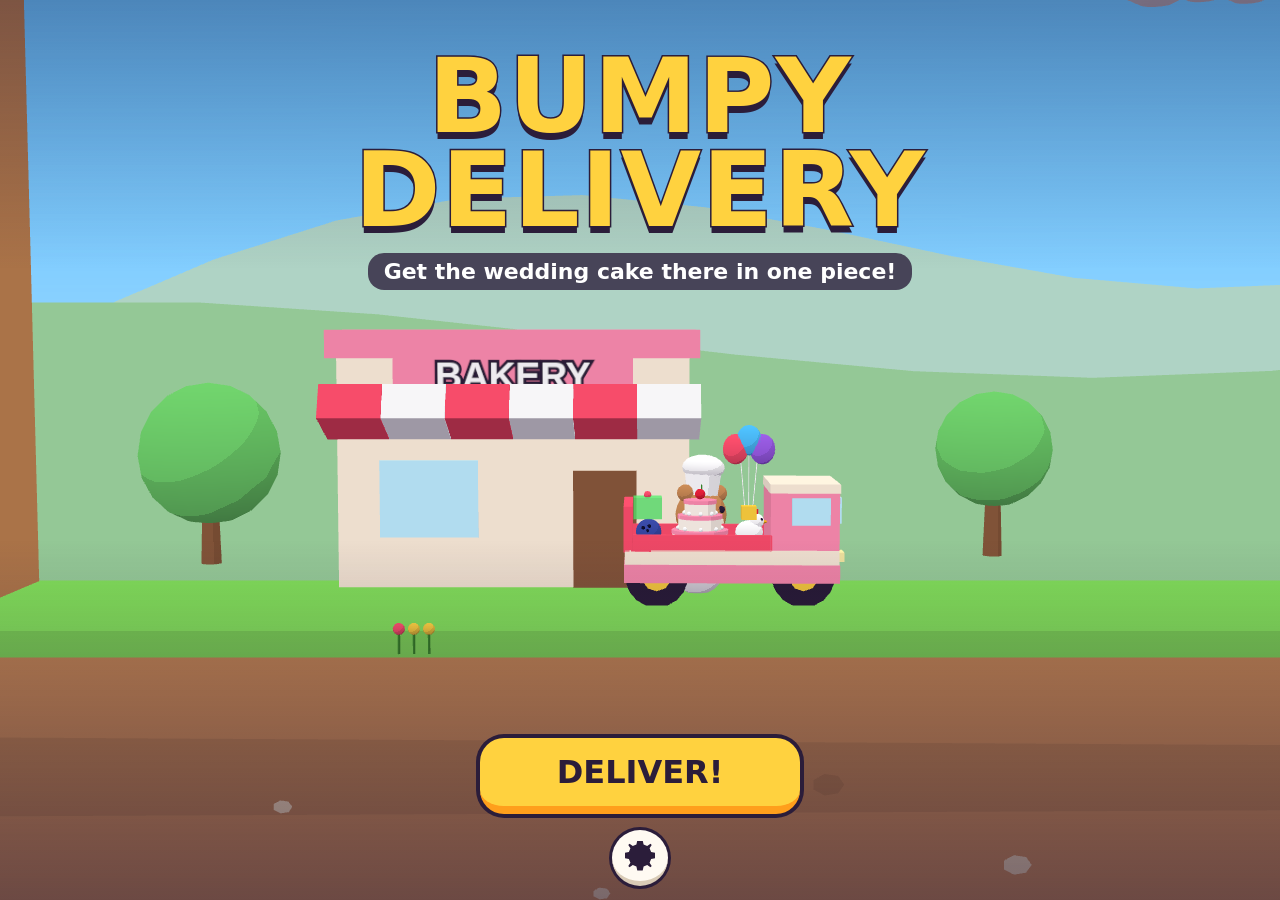
==== bumpy-delivery/index.html @ 417f9f17 "Bumpy Delivery 시험판" ====
<!doctype html>
<html lang="en">
<head>
<meta charset="utf-8">
<meta name="viewport" content="width=device-width,initial-scale=1,maximum-scale=1,user-scalable=no,viewport-fit=cover">
<title>Bumpy Delivery</title>
<link rel="icon" href="data:,">
<link rel="stylesheet" href="style.css">
</head>
<body>
<canvas id="view"></canvas>

<div id="loading"><div class="brand">BUMPY<br>DELIVERY</div><div class="bar"><i id="loadbar"></i></div></div>

<div id="hud" class="hide">
  <div class="stats"><b id="courseText"></b><div class="cargo" id="cargo"></div></div>
  <div class="clock" id="clock">5:00</div>
  <button class="round" id="pauseBtn" aria-label="Pause"><span class="ico-pause"></span></button>
  <div class="banner" id="banner"></div>
  <div class="pops" id="pops"></div>
  <button class="pedal back" id="backBtn" aria-label="Back"><span class="arr"></span></button>
  <button class="pedal gas" id="gasBtn" aria-label="Gas"><span class="arr"></span><em id="holdTip"></em></button>
</div>

<div id="story" class="hide">
  <div class="bubble"><b id="who"></b><p id="line"></p></div>
  <button class="sub ghost skip" id="skipBtn"></button>
</div>

<section id="title" class="screen hide">
  <div class="logo">BUMPY<br>DELIVERY</div>
  <p class="tagline" id="tagline"></p>
  <div class="bestBox" id="bestBox"></div>
  <button class="go pulse" id="playBtn"></button>
  <div class="row"><button class="round" id="setBtn" aria-label="Settings"><span class="ico-gear"></span></button></div>
</section>

<section id="result" class="screen hide">
  <h2 id="resTitle"></h2>
  <div class="cakeBig" id="resCake"></div>
  <div class="prizes" id="resItems"></div>
  <div class="resLine"><span id="resTimeL"></span><b id="resTime"></b></div>
  <div class="resLine"><span id="resBestL"></span><b id="resBest"></b></div>
  <div class="newBest hide" id="resNew"></div>
  <button class="sub ad" id="contBtn"></button>
  <button class="go" id="againBtn"></button>
  <button class="sub ghost" id="homeBtn"></button>
</section>

<section id="panel" class="screen hide">
  <h2 id="panelTitle"></h2>
  <div id="panelBody"></div>
  <button class="go" id="panelClose"></button>
</section>

<section id="pause" class="screen hide">
  <h2 id="pauseTitle"></h2>
  <button class="go" id="resumeBtn"></button>
  <button class="sub" id="quitBtn"></button>
</section>

<script>
(function () {
  var started = false
  function go() { if (started) return; started = true; var s = document.createElement('script'); s.type = 'module'; s.src = 'game.js'; document.body.appendChild(s) }
  if (/[?&]nobridge/.test(location.search)) { window.__noBridge = true; go(); return }
  function local() { var s = document.createElement('script'); s.src = 'playgama-bridge.js'; s.onload = go; s.onerror = go; document.head.appendChild(s) }
  var cdn = document.createElement('script'), done = false
  var timer = setTimeout(function () { if (!done) { done = true; local() } }, 2000)
  cdn.src = 'https://bridge.playgama.com/v2/stable/playgama-bridge.js'
  cdn.onload = function () { if (!done) { done = true; clearTimeout(timer); go() } }
  cdn.onerror = function () { if (!done) { done = true; clearTimeout(timer); local() } }
  document.head.appendChild(cdn)
})()
</script>
</body>
</html>
---- bumpy-delivery/style.css ----
:root { --ink: #2b1d3a; --sun: #ffd23f; --sun2: #ff9f1c; --cherry: #ff4f6d; --cherry2: #c22a48; --mint: #2ee6a6; --mint2: #18b37f; --paper: #fffaf2; --sky: #4fc3ff; --safe-t: env(safe-area-inset-top, 0px); --safe-b: env(safe-area-inset-bottom, 0px); }
* { box-sizing: border-box; -webkit-tap-highlight-color: transparent; user-select: none; -webkit-user-select: none; touch-action: none; }
html, body { margin: 0; width: 100%; height: 100%; overflow: hidden; background: #8fd8ff; color: var(--ink); font-family: "Arial Rounded MT Bold", "Baloo 2", "Nunito", "Apple SD Gothic Neo", "Malgun Gothic", "Hiragino Sans", "Microsoft YaHei", system-ui, sans-serif; font-weight: 800; }
canvas#view { position: fixed; inset: 0; width: 100%; height: 100%; display: block; }
.hide { display: none !important; }
button { font: inherit; color: inherit; border: 0; cursor: pointer; }

#loading { position: fixed; inset: 0; display: flex; flex-direction: column; align-items: center; justify-content: center; gap: 24px; background: radial-gradient(circle at 50% 35%, #ffe28a, #ff9f1c 55%, #c25a1c); z-index: 30; }
.brand, .logo { text-align: center; color: #fff; line-height: .9; letter-spacing: 1px; -webkit-text-stroke: 3px var(--ink); paint-order: stroke fill; text-shadow: 0 7px 0 var(--ink); }
.brand { font-size: 64px; }
.logo { font-size: clamp(50px, min(14vw, 12vh), 104px); color: var(--sun); }
.bar { width: min(70vw, 300px); height: 18px; border: 4px solid var(--ink); border-radius: 12px; background: #fff; overflow: hidden; }
.bar i { display: block; height: 100%; width: 3%; background: var(--cherry); transition: width .15s; }

#hud { position: fixed; inset: 0; pointer-events: none; z-index: 5; }
.stats { position: absolute; top: calc(66px + var(--safe-t)); left: 50%; transform: translateX(-50%); display: flex; flex-direction: column; align-items: center; gap: 4px; color: #fff; -webkit-text-stroke: 5px var(--ink); paint-order: stroke fill; }
.stats b { font-size: 18px; color: var(--sun); white-space: nowrap; }
.cargo { display: flex; gap: 5px; }
.cargo span { position: relative; width: 40px; height: 40px; border-radius: 12px; background: rgba(255,250,242,.92); box-shadow: 0 0 0 3px var(--ink); }
.cargo img { width: 100%; height: 100%; }
.cargo span.gone { background: rgba(255,250,242,.5); }
.cargo span.gone img { filter: grayscale(1); opacity: .7; }
.cargo span.gone::after { content: ""; position: absolute; left: 4px; right: 4px; top: 50%; height: 5px; margin-top: -2px; background: var(--cherry); border-radius: 3px; transform: rotate(-35deg); box-shadow: 0 0 0 2px var(--ink); }
.cargo span i { position: absolute; right: -6px; bottom: -6px; font-style: normal; font-size: 14px; padding: 1px 5px; border-radius: 8px; background: var(--ink); color: #fff; -webkit-text-stroke: 0; }
.cargo span.hit { animation: shakeX .4s; }
.clock { position: absolute; top: calc(10px + var(--safe-t)); left: 50%; transform: translateX(-50%); min-width: 96px; padding: 2px 14px; text-align: center; font-size: 34px; color: #fff; background: var(--ink); border-radius: 18px; box-shadow: 0 0 0 3px var(--sun), 0 5px 0 rgba(0,0,0,.25); font-variant-numeric: tabular-nums; }
.clock.low { background: var(--cherry); }
.round { width: 56px; height: 56px; border-radius: 50%; background: var(--paper); border-bottom: 5px solid #d9cbb6; box-shadow: 0 0 0 3px var(--ink); display: inline-flex; align-items: center; justify-content: center; pointer-events: auto; }
#pauseBtn { position: absolute; top: calc(10px + var(--safe-t)); right: 12px; }
.ico-pause { width: 20px; height: 22px; border-left: 7px solid var(--ink); border-right: 7px solid var(--ink); }
.ico-gear { width: 30px; height: 30px; background: var(--ink); clip-path: polygon(41% 0, 59% 0, 62% 13%, 74% 18%, 85% 11%, 89% 15%, 82% 26%, 87% 38%, 100% 41%, 100% 59%, 87% 62%, 82% 74%, 89% 85%, 85% 89%, 74% 82%, 62% 87%, 59% 100%, 41% 100%, 38% 87%, 26% 82%, 15% 89%, 11% 85%, 18% 74%, 13% 62%, 0 59%, 0 41%, 13% 38%, 18% 26%, 11% 15%, 15% 11%, 26% 18%, 38% 13%); }
.banner { position: absolute; top: 26%; left: 50%; transform: translateX(-50%); white-space: nowrap; font-size: clamp(36px, 10vw, 72px); color: #fff; -webkit-text-stroke: 8px var(--cherry); paint-order: stroke fill; opacity: 0; }
.banner.on { animation: banner 1.1s forwards; }
.banner.good { -webkit-text-stroke-color: var(--mint2); }
.pops { position: absolute; inset: 0; }
.pop { position: absolute; transform: translate(-50%, -50%); display: flex; align-items: center; gap: 4px; font-size: 24px; color: #fff; -webkit-text-stroke: 5px var(--cherry2); paint-order: stroke fill; white-space: nowrap; animation: rise 1.2s forwards; }
.pop img { width: 38px; height: 38px; border-radius: 10px; background: var(--paper); box-shadow: 0 0 0 3px var(--ink); }
.pedal { position: absolute; bottom: calc(22px + var(--safe-b)); width: 128px; height: 128px; border-radius: 34px; pointer-events: auto; touch-action: none; box-shadow: 0 0 0 4px var(--ink), 0 8px 0 rgba(0,0,0,.3); display: flex; align-items: center; justify-content: center; }
.pedal.back { left: 18px; background: linear-gradient(#ffffff, #dfe7f0); border-bottom: 9px solid #a9b6c6; }
.pedal.gas { right: 18px; width: 150px; height: 150px; background: linear-gradient(#ff7f93, var(--cherry)); border-bottom: 10px solid var(--cherry2); }
.pedal .arr { width: 0; height: 0; border-top: 26px solid transparent; border-bottom: 26px solid transparent; filter: drop-shadow(0 0 0 var(--ink)); }
.pedal.gas .arr { border-left: 40px solid #fff; margin-left: 10px; }
.pedal.back .arr { border-right: 34px solid var(--ink); margin-right: 8px; border-top-width: 22px; border-bottom-width: 22px; }
.pedal.on { transform: translateY(5px) scale(.97); border-bottom-width: 4px; }
.pedal em { position: absolute; top: -46px; left: 50%; transform: translateX(-50%); padding: 4px 12px; border-radius: 14px; background: var(--ink); color: #fff; font-style: normal; font-size: 20px; white-space: nowrap; animation: bob .8s infinite; }
.pedal em:empty { display: none; }

#story { position: fixed; inset: 0; z-index: 9; display: flex; flex-direction: column; justify-content: flex-end; align-items: center; padding: 0 14px calc(28px + var(--safe-b)); background: linear-gradient(rgba(0,0,0,0) 55%, rgba(43,29,58,.55)); }
.bubble { position: relative; width: min(92vw, 520px); padding: 22px 20px 18px; border-radius: 24px; background: var(--paper); box-shadow: 0 0 0 4px var(--ink), 0 8px 0 rgba(0,0,0,.3); animation: pop .25s; }
.bubble b { position: absolute; top: -20px; left: 18px; padding: 3px 14px; border-radius: 14px; background: var(--sun); box-shadow: 0 0 0 3px var(--ink); font-size: 19px; }
.bubble p { margin: 0; font-size: clamp(21px, 5.4vw, 27px); line-height: 1.3; }
.skip { position: absolute; top: calc(12px + var(--safe-t)); right: 12px; pointer-events: auto; color: #fff; -webkit-text-stroke: 4px var(--ink); paint-order: stroke fill; }

.screen { position: fixed; inset: 0; z-index: 10; display: flex; flex-direction: column; align-items: center; justify-content: center; gap: clamp(8px, 1.8vh, 16px); padding: calc(14px + var(--safe-t)) 16px calc(14px + var(--safe-b)); overflow-y: auto; touch-action: pan-y; }
.screen * { touch-action: manipulation; }
#title { justify-content: flex-start; background: linear-gradient(rgba(43,29,58,.35), rgba(43,29,58,0) 30%, rgba(43,29,58,0) 60%, rgba(43,29,58,.55)); }
#title .logo { margin-top: 4vh; }
#title .tagline { margin: 0; padding: 6px 16px; border-radius: 16px; background: rgba(43,29,58,.78); color: #fff; font-size: clamp(17px, 4.4vw, 22px); text-align: center; max-width: 90vw; }
#title .bestBox { margin-top: auto; min-height: 30px; color: #fff; font-size: 20px; -webkit-text-stroke: 5px var(--ink); paint-order: stroke fill; }
#result, #panel, #pause { background: rgba(43,29,58,.84); color: #fff; justify-content: flex-start; }
#result { justify-content: center; }
#hud.story .pedal, #hud.story #pauseBtn { display: none; }
#pause { justify-content: center; }
.screen h2 { margin: 0; font-size: clamp(30px, 6vh, 46px); color: var(--sun); -webkit-text-stroke: 6px var(--ink); paint-order: stroke fill; text-align: center; }
.go { min-width: min(78vw, 320px); min-height: 76px; padding: 8px 26px; font-size: 32px; color: var(--ink); background: var(--sun); border-radius: 24px; border-bottom: 8px solid var(--sun2); box-shadow: 0 0 0 4px var(--ink); transition: transform .08s; }
.go.pulse { animation: beat 1.1s infinite; }
.go:active, .sub:active, .round:active { transform: translateY(3px) scale(.98); }
.sub { min-height: 56px; padding: 8px 18px; font-size: 20px; color: var(--ink); background: var(--paper); border-radius: 18px; border-bottom: 5px solid #d9cbb6; box-shadow: 0 0 0 3px var(--ink); }
.sub.ad { background: var(--mint); border-bottom-color: var(--mint2); }
.sub.ad::before { content: "AD"; font-size: 13px; margin-right: 8px; padding: 2px 6px; border-radius: 6px; color: #fff; background: var(--ink); vertical-align: middle; }
.sub.ghost { background: transparent; color: #fff; box-shadow: none; border: 0; }
.row { display: flex; align-items: center; justify-content: center; gap: 12px; flex-wrap: wrap; }
.prizes { display: flex; flex-wrap: wrap; justify-content: center; gap: 8px; max-width: min(92vw, 440px); min-height: 70px; }
.prizes span { position: relative; width: 66px; height: 66px; border-radius: 14px; background: var(--paper); box-shadow: 0 0 0 3px var(--ink); animation: pop .35s backwards; }
.prizes span img { width: 100%; height: 100%; }
.prizes span.gone { opacity: .35; }
.cakeBig { width: min(44vw, 190px); aspect-ratio: 1; border-radius: 26px; background: var(--paper); box-shadow: 0 0 0 4px var(--ink), 0 0 40px rgba(255,210,63,.6); }
.cakeBig img { width: 100%; height: 100%; }
.resLine { display: flex; justify-content: space-between; gap: 22px; width: min(76vw, 300px); font-size: 22px; }
.newBest { font-size: 30px; color: var(--sun); -webkit-text-stroke: 5px var(--ink); paint-order: stroke fill; animation: beat .8s infinite; }
.opt { display: flex; align-items: center; justify-content: space-between; gap: 18px; width: min(86vw, 340px); min-height: 56px; font-size: 20px; }
.opt input[type=range] { width: 170px; height: 46px; accent-color: var(--cherry); touch-action: none; }

@media (max-height: 560px) {
  .logo { font-size: 44px; } #title .logo { margin-top: 0; } .go { min-height: 60px; font-size: 26px; } .brand { font-size: 50px; }
  .pedal { width: 108px; height: 108px; } .pedal.gas { width: 124px; height: 124px; }
  .cakeBig { width: 110px; }
  #result { display: grid; grid-template-columns: minmax(0, 1fr) minmax(0, 1fr); grid-auto-rows: min-content; align-content: center; justify-items: center; gap: 6px 16px; }
  #result > h2, #result > .cakeBig, #result > .prizes { grid-column: 1; }
  #result > .resLine, #result > .newBest, #result > button { grid-column: 2; }
  #result > h2 { grid-row: 1; } #result > .cakeBig { grid-row: 2 / span 3; } #result > .prizes { grid-row: 5 / span 3; }
  .prizes span { width: 48px; height: 48px; }
}
@keyframes beat { 50% { transform: scale(1.05); } }
@keyframes pop { from { transform: scale(1.5); opacity: 0; } }
@keyframes rise { 0% { opacity: 0; margin-top: 10px; } 15% { opacity: 1; } 80% { opacity: 1; } 100% { opacity: 0; margin-top: -60px; } }
@keyframes shakeX { 25% { transform: translateX(-5px); } 75% { transform: translateX(5px); } }
@keyframes banner { 0% { opacity: 0; transform: translateX(-50%) scale(.4); } 18% { opacity: 1; transform: translateX(-50%) scale(1.15); } 30% { transform: translateX(-50%) scale(1); } 75% { opacity: 1; } 100% { opacity: 0; transform: translateX(-50%) scale(1.05); } }
@keyframes bob { 50% { top: -54px; } }
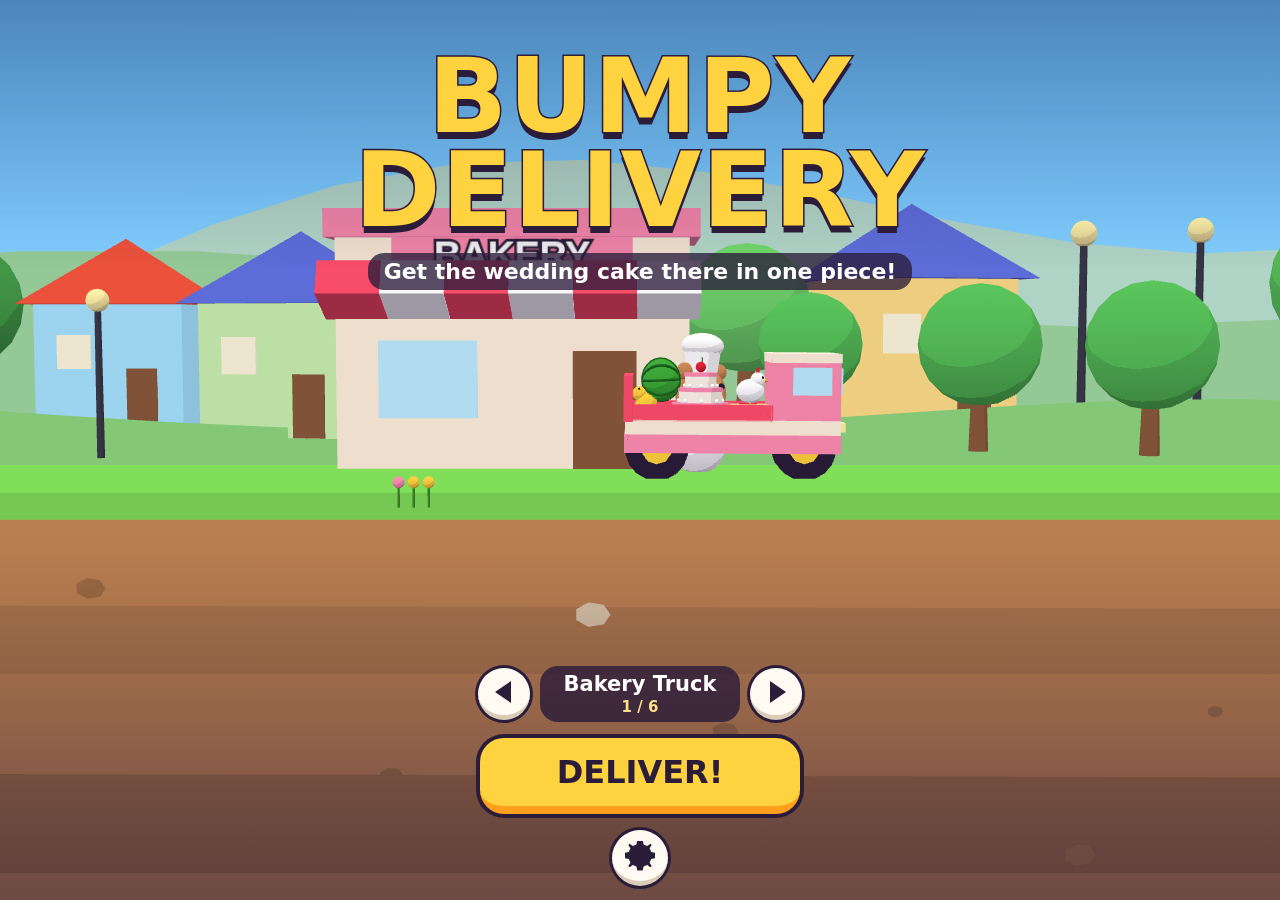
==== commit 668c24da: "Bumpy Delivery: 트럭 6대" ====
--- a/bumpy-delivery/index.html
+++ b/bumpy-delivery/index.html
@@ -1,77 +1,83 @@
-<!doctype html>
-<html lang="en">
-<head>
-<meta charset="utf-8">
-<meta name="viewport" content="width=device-width,initial-scale=1,maximum-scale=1,user-scalable=no,viewport-fit=cover">
-<title>Bumpy Delivery</title>
-<link rel="icon" href="data:,">
-<link rel="stylesheet" href="style.css">
-</head>
-<body>
-<canvas id="view"></canvas>
-
-<div id="loading"><div class="brand">BUMPY<br>DELIVERY</div><div class="bar"><i id="loadbar"></i></div></div>
-
-<div id="hud" class="hide">
-  <div class="stats"><b id="courseText"></b><div class="cargo" id="cargo"></div></div>
-  <div class="clock" id="clock">5:00</div>
-  <button class="round" id="pauseBtn" aria-label="Pause"><span class="ico-pause"></span></button>
-  <div class="banner" id="banner"></div>
-  <div class="pops" id="pops"></div>
-  <button class="pedal back" id="backBtn" aria-label="Back"><span class="arr"></span></button>
-  <button class="pedal gas" id="gasBtn" aria-label="Gas"><span class="arr"></span><em id="holdTip"></em></button>
-</div>
-
-<div id="story" class="hide">
-  <div class="bubble"><b id="who"></b><p id="line"></p></div>
-  <button class="sub ghost skip" id="skipBtn"></button>
-</div>
-
-<section id="title" class="screen hide">
-  <div class="logo">BUMPY<br>DELIVERY</div>
-  <p class="tagline" id="tagline"></p>
-  <div class="bestBox" id="bestBox"></div>
-  <button class="go pulse" id="playBtn"></button>
-  <div class="row"><button class="round" id="setBtn" aria-label="Settings"><span class="ico-gear"></span></button></div>
-</section>
-
-<section id="result" class="screen hide">
-  <h2 id="resTitle"></h2>
-  <div class="cakeBig" id="resCake"></div>
-  <div class="prizes" id="resItems"></div>
-  <div class="resLine"><span id="resTimeL"></span><b id="resTime"></b></div>
-  <div class="resLine"><span id="resBestL"></span><b id="resBest"></b></div>
-  <div class="newBest hide" id="resNew"></div>
-  <button class="sub ad" id="contBtn"></button>
-  <button class="go" id="againBtn"></button>
-  <button class="sub ghost" id="homeBtn"></button>
-</section>
-
-<section id="panel" class="screen hide">
-  <h2 id="panelTitle"></h2>
-  <div id="panelBody"></div>
-  <button class="go" id="panelClose"></button>
-</section>
-
-<section id="pause" class="screen hide">
-  <h2 id="pauseTitle"></h2>
-  <button class="go" id="resumeBtn"></button>
-  <button class="sub" id="quitBtn"></button>
-</section>
-
-<script>
-(function () {
-  var started = false
-  function go() { if (started) return; started = true; var s = document.createElement('script'); s.type = 'module'; s.src = 'game.js'; document.body.appendChild(s) }
-  if (/[?&]nobridge/.test(location.search)) { window.__noBridge = true; go(); return }
-  function local() { var s = document.createElement('script'); s.src = 'playgama-bridge.js'; s.onload = go; s.onerror = go; document.head.appendChild(s) }
-  var cdn = document.createElement('script'), done = false
-  var timer = setTimeout(function () { if (!done) { done = true; local() } }, 2000)
-  cdn.src = 'https://bridge.playgama.com/v2/stable/playgama-bridge.js'
-  cdn.onload = function () { if (!done) { done = true; clearTimeout(timer); go() } }
-  cdn.onerror = function () { if (!done) { done = true; clearTimeout(timer); local() } }
-  document.head.appendChild(cdn)
-})()
-</script>
-</body>
-</html>
+<!doctype html>
+<html lang="en">
+<head>
+<meta charset="utf-8">
+<meta name="viewport" content="width=device-width,initial-scale=1,maximum-scale=1,user-scalable=no,viewport-fit=cover">
+<title>Bumpy Delivery</title>
+<link rel="icon" href="data:,">
+<link rel="stylesheet" href="style.css">
+</head>
+<body>
+<canvas id="view"></canvas>
+
+<div id="loading"><div class="brand">BUMPY<br>DELIVERY</div><div class="bar"><i id="loadbar"></i></div></div>
+
+<div id="hud" class="hide">
+  <div class="stats"><b id="courseText"></b><div class="cargo" id="cargo"></div></div>
+  <div class="clock" id="clock">5:00</div>
+  <button class="round" id="pauseBtn" aria-label="Pause"><span class="ico-pause"></span></button>
+  <div class="banner" id="banner"></div>
+  <div class="pops" id="pops"></div>
+  <button class="pedal back" id="backBtn" aria-label="Back"><span class="arr"></span></button>
+  <button class="pedal gas" id="gasBtn" aria-label="Gas"><span class="arr"></span><em id="holdTip"></em></button>
+</div>
+
+<div id="story" class="hide">
+  <div class="bubble"><b id="who"></b><p id="line"></p></div>
+  <button class="sub ghost skip" id="skipBtn"></button>
+</div>
+
+<section id="title" class="screen hide">
+  <div class="logo">BUMPY<br>DELIVERY</div>
+  <p class="tagline" id="tagline"></p>
+  <div class="bestBox" id="bestBox"></div>
+  <div class="garage">
+    <button class="round" id="truckPrev" aria-label="Previous truck"><span class="tri l"></span></button>
+    <div class="truckName" id="truckName"></div>
+    <button class="round" id="truckNext" aria-label="Next truck"><span class="tri r"></span></button>
+  </div>
+  <button class="go pulse" id="playBtn"></button>
+  <div class="row"><button class="round" id="setBtn" aria-label="Settings"><span class="ico-gear"></span></button></div>
+</section>
+
+<section id="result" class="screen hide">
+  <h2 id="resTitle"></h2>
+  <div class="resUnlock hide" id="resUnlock"></div>
+  <div class="cakeBig" id="resCake"></div>
+  <div class="prizes" id="resItems"></div>
+  <div class="resLine"><span id="resTimeL"></span><b id="resTime"></b></div>
+  <div class="resLine"><span id="resBestL"></span><b id="resBest"></b></div>
+  <div class="newBest hide" id="resNew"></div>
+  <button class="sub ad" id="contBtn"></button>
+  <button class="go" id="againBtn"></button>
+  <button class="sub ghost" id="homeBtn"></button>
+</section>
+
+<section id="panel" class="screen hide">
+  <h2 id="panelTitle"></h2>
+  <div id="panelBody"></div>
+  <button class="go" id="panelClose"></button>
+</section>
+
+<section id="pause" class="screen hide">
+  <h2 id="pauseTitle"></h2>
+  <button class="go" id="resumeBtn"></button>
+  <button class="sub" id="quitBtn"></button>
+</section>
+
+<script>
+(function () {
+  var started = false
+  function go() { if (started) return; started = true; var s = document.createElement('script'); s.type = 'module'; s.src = 'game.js'; document.body.appendChild(s) }
+  if (/[?&]nobridge/.test(location.search)) { window.__noBridge = true; go(); return }
+  function local() { var s = document.createElement('script'); s.src = 'playgama-bridge.js'; s.onload = go; s.onerror = go; document.head.appendChild(s) }
+  var cdn = document.createElement('script'), done = false
+  var timer = setTimeout(function () { if (!done) { done = true; local() } }, 2000)
+  cdn.src = 'https://bridge.playgama.com/v2/stable/playgama-bridge.js'
+  cdn.onload = function () { if (!done) { done = true; clearTimeout(timer); go() } }
+  cdn.onerror = function () { if (!done) { done = true; clearTimeout(timer); local() } }
+  document.head.appendChild(cdn)
+})()
+</script>
+</body>
+</html>
--- a/bumpy-delivery/style.css
+++ b/bumpy-delivery/style.css
@@ -1,99 +1,112 @@
-:root { --ink: #2b1d3a; --sun: #ffd23f; --sun2: #ff9f1c; --cherry: #ff4f6d; --cherry2: #c22a48; --mint: #2ee6a6; --mint2: #18b37f; --paper: #fffaf2; --sky: #4fc3ff; --safe-t: env(safe-area-inset-top, 0px); --safe-b: env(safe-area-inset-bottom, 0px); }
-* { box-sizing: border-box; -webkit-tap-highlight-color: transparent; user-select: none; -webkit-user-select: none; touch-action: none; }
-html, body { margin: 0; width: 100%; height: 100%; overflow: hidden; background: #8fd8ff; color: var(--ink); font-family: "Arial Rounded MT Bold", "Baloo 2", "Nunito", "Apple SD Gothic Neo", "Malgun Gothic", "Hiragino Sans", "Microsoft YaHei", system-ui, sans-serif; font-weight: 800; }
-canvas#view { position: fixed; inset: 0; width: 100%; height: 100%; display: block; }
-.hide { display: none !important; }
-button { font: inherit; color: inherit; border: 0; cursor: pointer; }
-
-#loading { position: fixed; inset: 0; display: flex; flex-direction: column; align-items: center; justify-content: center; gap: 24px; background: radial-gradient(circle at 50% 35%, #ffe28a, #ff9f1c 55%, #c25a1c); z-index: 30; }
-.brand, .logo { text-align: center; color: #fff; line-height: .9; letter-spacing: 1px; -webkit-text-stroke: 3px var(--ink); paint-order: stroke fill; text-shadow: 0 7px 0 var(--ink); }
-.brand { font-size: 64px; }
-.logo { font-size: clamp(50px, min(14vw, 12vh), 104px); color: var(--sun); }
-.bar { width: min(70vw, 300px); height: 18px; border: 4px solid var(--ink); border-radius: 12px; background: #fff; overflow: hidden; }
-.bar i { display: block; height: 100%; width: 3%; background: var(--cherry); transition: width .15s; }
-
-#hud { position: fixed; inset: 0; pointer-events: none; z-index: 5; }
-.stats { position: absolute; top: calc(66px + var(--safe-t)); left: 50%; transform: translateX(-50%); display: flex; flex-direction: column; align-items: center; gap: 4px; color: #fff; -webkit-text-stroke: 5px var(--ink); paint-order: stroke fill; }
-.stats b { font-size: 18px; color: var(--sun); white-space: nowrap; }
-.cargo { display: flex; gap: 5px; }
-.cargo span { position: relative; width: 40px; height: 40px; border-radius: 12px; background: rgba(255,250,242,.92); box-shadow: 0 0 0 3px var(--ink); }
-.cargo img { width: 100%; height: 100%; }
-.cargo span.gone { background: rgba(255,250,242,.5); }
-.cargo span.gone img { filter: grayscale(1); opacity: .7; }
-.cargo span.gone::after { content: ""; position: absolute; left: 4px; right: 4px; top: 50%; height: 5px; margin-top: -2px; background: var(--cherry); border-radius: 3px; transform: rotate(-35deg); box-shadow: 0 0 0 2px var(--ink); }
-.cargo span i { position: absolute; right: -6px; bottom: -6px; font-style: normal; font-size: 14px; padding: 1px 5px; border-radius: 8px; background: var(--ink); color: #fff; -webkit-text-stroke: 0; }
-.cargo span.hit { animation: shakeX .4s; }
-.clock { position: absolute; top: calc(10px + var(--safe-t)); left: 50%; transform: translateX(-50%); min-width: 96px; padding: 2px 14px; text-align: center; font-size: 34px; color: #fff; background: var(--ink); border-radius: 18px; box-shadow: 0 0 0 3px var(--sun), 0 5px 0 rgba(0,0,0,.25); font-variant-numeric: tabular-nums; }
-.clock.low { background: var(--cherry); }
-.round { width: 56px; height: 56px; border-radius: 50%; background: var(--paper); border-bottom: 5px solid #d9cbb6; box-shadow: 0 0 0 3px var(--ink); display: inline-flex; align-items: center; justify-content: center; pointer-events: auto; }
-#pauseBtn { position: absolute; top: calc(10px + var(--safe-t)); right: 12px; }
-.ico-pause { width: 20px; height: 22px; border-left: 7px solid var(--ink); border-right: 7px solid var(--ink); }
-.ico-gear { width: 30px; height: 30px; background: var(--ink); clip-path: polygon(41% 0, 59% 0, 62% 13%, 74% 18%, 85% 11%, 89% 15%, 82% 26%, 87% 38%, 100% 41%, 100% 59%, 87% 62%, 82% 74%, 89% 85%, 85% 89%, 74% 82%, 62% 87%, 59% 100%, 41% 100%, 38% 87%, 26% 82%, 15% 89%, 11% 85%, 18% 74%, 13% 62%, 0 59%, 0 41%, 13% 38%, 18% 26%, 11% 15%, 15% 11%, 26% 18%, 38% 13%); }
-.banner { position: absolute; top: 26%; left: 50%; transform: translateX(-50%); white-space: nowrap; font-size: clamp(36px, 10vw, 72px); color: #fff; -webkit-text-stroke: 8px var(--cherry); paint-order: stroke fill; opacity: 0; }
-.banner.on { animation: banner 1.1s forwards; }
-.banner.good { -webkit-text-stroke-color: var(--mint2); }
-.pops { position: absolute; inset: 0; }
-.pop { position: absolute; transform: translate(-50%, -50%); display: flex; align-items: center; gap: 4px; font-size: 24px; color: #fff; -webkit-text-stroke: 5px var(--cherry2); paint-order: stroke fill; white-space: nowrap; animation: rise 1.2s forwards; }
-.pop img { width: 38px; height: 38px; border-radius: 10px; background: var(--paper); box-shadow: 0 0 0 3px var(--ink); }
-.pedal { position: absolute; bottom: calc(22px + var(--safe-b)); width: 128px; height: 128px; border-radius: 34px; pointer-events: auto; touch-action: none; box-shadow: 0 0 0 4px var(--ink), 0 8px 0 rgba(0,0,0,.3); display: flex; align-items: center; justify-content: center; }
-.pedal.back { left: 18px; background: linear-gradient(#ffffff, #dfe7f0); border-bottom: 9px solid #a9b6c6; }
-.pedal.gas { right: 18px; width: 150px; height: 150px; background: linear-gradient(#ff7f93, var(--cherry)); border-bottom: 10px solid var(--cherry2); }
-.pedal .arr { width: 0; height: 0; border-top: 26px solid transparent; border-bottom: 26px solid transparent; filter: drop-shadow(0 0 0 var(--ink)); }
-.pedal.gas .arr { border-left: 40px solid #fff; margin-left: 10px; }
-.pedal.back .arr { border-right: 34px solid var(--ink); margin-right: 8px; border-top-width: 22px; border-bottom-width: 22px; }
-.pedal.on { transform: translateY(5px) scale(.97); border-bottom-width: 4px; }
-.pedal em { position: absolute; top: -46px; left: 50%; transform: translateX(-50%); padding: 4px 12px; border-radius: 14px; background: var(--ink); color: #fff; font-style: normal; font-size: 20px; white-space: nowrap; animation: bob .8s infinite; }
-.pedal em:empty { display: none; }
-
-#story { position: fixed; inset: 0; z-index: 9; display: flex; flex-direction: column; justify-content: flex-end; align-items: center; padding: 0 14px calc(28px + var(--safe-b)); background: linear-gradient(rgba(0,0,0,0) 55%, rgba(43,29,58,.55)); }
-.bubble { position: relative; width: min(92vw, 520px); padding: 22px 20px 18px; border-radius: 24px; background: var(--paper); box-shadow: 0 0 0 4px var(--ink), 0 8px 0 rgba(0,0,0,.3); animation: pop .25s; }
-.bubble b { position: absolute; top: -20px; left: 18px; padding: 3px 14px; border-radius: 14px; background: var(--sun); box-shadow: 0 0 0 3px var(--ink); font-size: 19px; }
-.bubble p { margin: 0; font-size: clamp(21px, 5.4vw, 27px); line-height: 1.3; }
-.skip { position: absolute; top: calc(12px + var(--safe-t)); right: 12px; pointer-events: auto; color: #fff; -webkit-text-stroke: 4px var(--ink); paint-order: stroke fill; }
-
-.screen { position: fixed; inset: 0; z-index: 10; display: flex; flex-direction: column; align-items: center; justify-content: center; gap: clamp(8px, 1.8vh, 16px); padding: calc(14px + var(--safe-t)) 16px calc(14px + var(--safe-b)); overflow-y: auto; touch-action: pan-y; }
-.screen * { touch-action: manipulation; }
-#title { justify-content: flex-start; background: linear-gradient(rgba(43,29,58,.35), rgba(43,29,58,0) 30%, rgba(43,29,58,0) 60%, rgba(43,29,58,.55)); }
-#title .logo { margin-top: 4vh; }
-#title .tagline { margin: 0; padding: 6px 16px; border-radius: 16px; background: rgba(43,29,58,.78); color: #fff; font-size: clamp(17px, 4.4vw, 22px); text-align: center; max-width: 90vw; }
-#title .bestBox { margin-top: auto; min-height: 30px; color: #fff; font-size: 20px; -webkit-text-stroke: 5px var(--ink); paint-order: stroke fill; }
-#result, #panel, #pause { background: rgba(43,29,58,.84); color: #fff; justify-content: flex-start; }
-#result { justify-content: center; }
-#hud.story .pedal, #hud.story #pauseBtn { display: none; }
-#pause { justify-content: center; }
-.screen h2 { margin: 0; font-size: clamp(30px, 6vh, 46px); color: var(--sun); -webkit-text-stroke: 6px var(--ink); paint-order: stroke fill; text-align: center; }
-.go { min-width: min(78vw, 320px); min-height: 76px; padding: 8px 26px; font-size: 32px; color: var(--ink); background: var(--sun); border-radius: 24px; border-bottom: 8px solid var(--sun2); box-shadow: 0 0 0 4px var(--ink); transition: transform .08s; }
-.go.pulse { animation: beat 1.1s infinite; }
-.go:active, .sub:active, .round:active { transform: translateY(3px) scale(.98); }
-.sub { min-height: 56px; padding: 8px 18px; font-size: 20px; color: var(--ink); background: var(--paper); border-radius: 18px; border-bottom: 5px solid #d9cbb6; box-shadow: 0 0 0 3px var(--ink); }
-.sub.ad { background: var(--mint); border-bottom-color: var(--mint2); }
-.sub.ad::before { content: "AD"; font-size: 13px; margin-right: 8px; padding: 2px 6px; border-radius: 6px; color: #fff; background: var(--ink); vertical-align: middle; }
-.sub.ghost { background: transparent; color: #fff; box-shadow: none; border: 0; }
-.row { display: flex; align-items: center; justify-content: center; gap: 12px; flex-wrap: wrap; }
-.prizes { display: flex; flex-wrap: wrap; justify-content: center; gap: 8px; max-width: min(92vw, 440px); min-height: 70px; }
-.prizes span { position: relative; width: 66px; height: 66px; border-radius: 14px; background: var(--paper); box-shadow: 0 0 0 3px var(--ink); animation: pop .35s backwards; }
-.prizes span img { width: 100%; height: 100%; }
-.prizes span.gone { opacity: .35; }
-.cakeBig { width: min(44vw, 190px); aspect-ratio: 1; border-radius: 26px; background: var(--paper); box-shadow: 0 0 0 4px var(--ink), 0 0 40px rgba(255,210,63,.6); }
-.cakeBig img { width: 100%; height: 100%; }
-.resLine { display: flex; justify-content: space-between; gap: 22px; width: min(76vw, 300px); font-size: 22px; }
-.newBest { font-size: 30px; color: var(--sun); -webkit-text-stroke: 5px var(--ink); paint-order: stroke fill; animation: beat .8s infinite; }
-.opt { display: flex; align-items: center; justify-content: space-between; gap: 18px; width: min(86vw, 340px); min-height: 56px; font-size: 20px; }
-.opt input[type=range] { width: 170px; height: 46px; accent-color: var(--cherry); touch-action: none; }
-
-@media (max-height: 560px) {
-  .logo { font-size: 44px; } #title .logo { margin-top: 0; } .go { min-height: 60px; font-size: 26px; } .brand { font-size: 50px; }
-  .pedal { width: 108px; height: 108px; } .pedal.gas { width: 124px; height: 124px; }
-  .cakeBig { width: 110px; }
-  #result { display: grid; grid-template-columns: minmax(0, 1fr) minmax(0, 1fr); grid-auto-rows: min-content; align-content: center; justify-items: center; gap: 6px 16px; }
-  #result > h2, #result > .cakeBig, #result > .prizes { grid-column: 1; }
-  #result > .resLine, #result > .newBest, #result > button { grid-column: 2; }
-  #result > h2 { grid-row: 1; } #result > .cakeBig { grid-row: 2 / span 3; } #result > .prizes { grid-row: 5 / span 3; }
-  .prizes span { width: 48px; height: 48px; }
-}
-@keyframes beat { 50% { transform: scale(1.05); } }
-@keyframes pop { from { transform: scale(1.5); opacity: 0; } }
-@keyframes rise { 0% { opacity: 0; margin-top: 10px; } 15% { opacity: 1; } 80% { opacity: 1; } 100% { opacity: 0; margin-top: -60px; } }
-@keyframes shakeX { 25% { transform: translateX(-5px); } 75% { transform: translateX(5px); } }
-@keyframes banner { 0% { opacity: 0; transform: translateX(-50%) scale(.4); } 18% { opacity: 1; transform: translateX(-50%) scale(1.15); } 30% { transform: translateX(-50%) scale(1); } 75% { opacity: 1; } 100% { opacity: 0; transform: translateX(-50%) scale(1.05); } }
-@keyframes bob { 50% { top: -54px; } }
+:root { --ink: #2b1d3a; --sun: #ffd23f; --sun2: #ff9f1c; --cherry: #ff4f6d; --cherry2: #c22a48; --mint: #2ee6a6; --mint2: #18b37f; --paper: #fffaf2; --sky: #4fc3ff; --safe-t: env(safe-area-inset-top, 0px); --safe-b: env(safe-area-inset-bottom, 0px); }
+* { box-sizing: border-box; -webkit-tap-highlight-color: transparent; user-select: none; -webkit-user-select: none; touch-action: none; }
+html, body { margin: 0; width: 100%; height: 100%; overflow: hidden; background: #8fd8ff; color: var(--ink); font-family: "Arial Rounded MT Bold", "Baloo 2", "Nunito", "Apple SD Gothic Neo", "Malgun Gothic", "Hiragino Sans", "Microsoft YaHei", system-ui, sans-serif; font-weight: 800; word-break: keep-all; overflow-wrap: anywhere; }
+canvas#view { position: fixed; inset: 0; width: 100%; height: 100%; display: block; }
+.hide { display: none !important; }
+button { font: inherit; color: inherit; border: 0; cursor: pointer; }
+
+#loading { position: fixed; inset: 0; display: flex; flex-direction: column; align-items: center; justify-content: center; gap: 24px; background: radial-gradient(circle at 50% 35%, #ffe28a, #ff9f1c 55%, #c25a1c); z-index: 30; }
+.brand, .logo { text-align: center; color: #fff; line-height: .9; letter-spacing: 1px; -webkit-text-stroke: 3px var(--ink); paint-order: stroke fill; text-shadow: 0 7px 0 var(--ink); }
+.brand { font-size: 64px; }
+.logo { font-size: clamp(50px, min(14vw, 12vh), 104px); color: var(--sun); }
+.bar { width: min(70vw, 300px); height: 18px; border: 4px solid var(--ink); border-radius: 12px; background: #fff; overflow: hidden; }
+.bar i { display: block; height: 100%; width: 3%; background: var(--cherry); transition: width .15s; }
+
+#hud { position: fixed; inset: 0; pointer-events: none; z-index: 5; }
+.stats { position: absolute; top: calc(66px + var(--safe-t)); left: 50%; transform: translateX(-50%); display: flex; flex-direction: column; align-items: center; gap: 4px; color: #fff; -webkit-text-stroke: 5px var(--ink); paint-order: stroke fill; }
+.stats b { font-size: 18px; color: var(--sun); white-space: nowrap; }
+.cargo { display: flex; gap: 5px; }
+.cargo span { position: relative; width: 40px; height: 40px; border-radius: 12px; background: rgba(255,250,242,.92); box-shadow: 0 0 0 3px var(--ink); }
+.cargo img { width: 100%; height: 100%; }
+.cargo span.gone { background: rgba(255,250,242,.5); }
+.cargo span.gone img { filter: grayscale(1); opacity: .7; }
+.cargo span.gone::after { content: ""; position: absolute; left: 4px; right: 4px; top: 50%; height: 5px; margin-top: -2px; background: var(--cherry); border-radius: 3px; transform: rotate(-35deg); box-shadow: 0 0 0 2px var(--ink); }
+.cargo span i { position: absolute; right: -6px; bottom: -6px; font-style: normal; font-size: 14px; padding: 1px 5px; border-radius: 8px; background: var(--ink); color: #fff; -webkit-text-stroke: 0; }
+.cargo span.hit { animation: shakeX .4s; }
+.clock { position: absolute; top: calc(10px + var(--safe-t)); left: 50%; transform: translateX(-50%); min-width: 96px; padding: 2px 14px; text-align: center; font-size: 34px; color: #fff; background: var(--ink); border-radius: 18px; box-shadow: 0 0 0 3px var(--sun), 0 5px 0 rgba(0,0,0,.25); font-variant-numeric: tabular-nums; }
+.clock.low { background: var(--cherry); }
+.round { width: 56px; height: 56px; border-radius: 50%; background: var(--paper); border-bottom: 5px solid #d9cbb6; box-shadow: 0 0 0 3px var(--ink); display: inline-flex; align-items: center; justify-content: center; pointer-events: auto; }
+#pauseBtn { position: absolute; top: calc(10px + var(--safe-t)); right: 12px; }
+.ico-pause { width: 20px; height: 22px; border-left: 7px solid var(--ink); border-right: 7px solid var(--ink); }
+.ico-gear { width: 30px; height: 30px; background: var(--ink); clip-path: polygon(41% 0, 59% 0, 62% 13%, 74% 18%, 85% 11%, 89% 15%, 82% 26%, 87% 38%, 100% 41%, 100% 59%, 87% 62%, 82% 74%, 89% 85%, 85% 89%, 74% 82%, 62% 87%, 59% 100%, 41% 100%, 38% 87%, 26% 82%, 15% 89%, 11% 85%, 18% 74%, 13% 62%, 0 59%, 0 41%, 13% 38%, 18% 26%, 11% 15%, 15% 11%, 26% 18%, 38% 13%); }
+.banner { position: absolute; top: 26%; left: 50%; transform: translateX(-50%); white-space: nowrap; font-size: clamp(36px, 10vw, 72px); color: #fff; -webkit-text-stroke: 8px var(--cherry); paint-order: stroke fill; opacity: 0; }
+.banner.on { animation: banner 1.1s forwards; }
+.banner.good { -webkit-text-stroke-color: var(--mint2); }
+.pops { position: absolute; inset: 0; }
+.pop { position: absolute; transform: translate(-50%, -50%); display: flex; align-items: center; gap: 4px; font-size: 24px; color: #fff; -webkit-text-stroke: 5px var(--cherry2); paint-order: stroke fill; white-space: nowrap; animation: rise 1.2s forwards; }
+.pop img { width: 38px; height: 38px; border-radius: 10px; background: var(--paper); box-shadow: 0 0 0 3px var(--ink); }
+.pedal { position: absolute; bottom: calc(22px + var(--safe-b)); width: 128px; height: 128px; border-radius: 34px; pointer-events: auto; touch-action: none; box-shadow: 0 0 0 4px var(--ink), 0 8px 0 rgba(0,0,0,.3); display: flex; align-items: center; justify-content: center; }
+.pedal.back { left: 18px; background: linear-gradient(#ffffff, #dfe7f0); border-bottom: 9px solid #a9b6c6; }
+.pedal.gas { right: 18px; width: 150px; height: 150px; background: linear-gradient(#ff7f93, var(--cherry)); border-bottom: 10px solid var(--cherry2); }
+.pedal .arr { width: 0; height: 0; border-top: 26px solid transparent; border-bottom: 26px solid transparent; filter: drop-shadow(0 0 0 var(--ink)); }
+.pedal.gas .arr { border-left: 40px solid #fff; margin-left: 10px; }
+.pedal.back .arr { border-right: 34px solid var(--ink); margin-right: 8px; border-top-width: 22px; border-bottom-width: 22px; }
+.pedal.on { transform: translateY(5px) scale(.97); border-bottom-width: 4px; }
+.pedal em { position: absolute; top: -46px; left: 50%; transform: translateX(-50%); padding: 4px 12px; border-radius: 14px; background: var(--ink); color: #fff; font-style: normal; font-size: 20px; white-space: nowrap; animation: bob .8s infinite; }
+.pedal em:empty { display: none; }
+
+#story { position: fixed; inset: 0; z-index: 9; display: flex; flex-direction: column; justify-content: flex-end; align-items: center; padding: 0 14px calc(28px + var(--safe-b)); background: linear-gradient(rgba(0,0,0,0) 55%, rgba(43,29,58,.55)); }
+.bubble { position: relative; width: min(92vw, 520px); padding: 22px 20px 18px; border-radius: 24px; background: var(--paper); box-shadow: 0 0 0 4px var(--ink), 0 8px 0 rgba(0,0,0,.3); animation: pop .25s; }
+.bubble b { position: absolute; top: -20px; left: 18px; padding: 3px 14px; border-radius: 14px; background: var(--sun); box-shadow: 0 0 0 3px var(--ink); font-size: 19px; }
+.bubble p { margin: 0; font-size: clamp(21px, 5.4vw, 27px); line-height: 1.3; }
+.skip { position: absolute; top: calc(12px + var(--safe-t)); right: 12px; pointer-events: auto; color: #fff; -webkit-text-stroke: 4px var(--ink); paint-order: stroke fill; }
+
+.screen { position: fixed; inset: 0; z-index: 10; display: flex; flex-direction: column; align-items: center; justify-content: center; gap: clamp(8px, 1.8vh, 16px); padding: calc(14px + var(--safe-t)) 16px calc(14px + var(--safe-b)); overflow-y: auto; touch-action: pan-y; }
+.screen * { touch-action: manipulation; }
+#title { justify-content: flex-start; background: linear-gradient(rgba(43,29,58,.35), rgba(43,29,58,0) 30%, rgba(43,29,58,0) 60%, rgba(43,29,58,.55)); }
+#title .logo { margin-top: 4vh; }
+#title .tagline { margin: 0; padding: 6px 16px; border-radius: 16px; background: rgba(43,29,58,.78); color: #fff; font-size: clamp(17px, 4.4vw, 22px); text-align: center; max-width: 90vw; }
+#title .bestBox { margin-top: auto; min-height: 30px; color: #fff; font-size: 20px; -webkit-text-stroke: 5px var(--ink); paint-order: stroke fill; }
+#result, #panel, #pause { background: rgba(43,29,58,.84); color: #fff; justify-content: flex-start; }
+#result { justify-content: center; }
+#hud.story .pedal, #hud.story #pauseBtn { display: none; }
+#pause { justify-content: center; }
+.screen h2 { margin: 0; font-size: clamp(30px, 6vh, 46px); color: var(--sun); -webkit-text-stroke: 6px var(--ink); paint-order: stroke fill; text-align: center; }
+.go { min-width: min(78vw, 320px); min-height: 76px; padding: 8px 26px; font-size: 32px; color: var(--ink); background: var(--sun); border-radius: 24px; border-bottom: 8px solid var(--sun2); box-shadow: 0 0 0 4px var(--ink); transition: transform .08s; }
+.go.pulse { animation: beat 1.1s infinite; }
+.go:active, .sub:active, .round:active { transform: translateY(3px) scale(.98); }
+.sub { min-height: 56px; padding: 8px 18px; font-size: 20px; color: var(--ink); background: var(--paper); border-radius: 18px; border-bottom: 5px solid #d9cbb6; box-shadow: 0 0 0 3px var(--ink); }
+.sub.ad { background: var(--mint); border-bottom-color: var(--mint2); }
+.sub.ad::before { content: "AD"; font-size: 13px; margin-right: 8px; padding: 2px 6px; border-radius: 6px; color: #fff; background: var(--ink); vertical-align: middle; }
+.sub.ghost { background: transparent; color: #fff; box-shadow: none; border: 0; }
+.row { display: flex; align-items: center; justify-content: center; gap: 12px; flex-wrap: wrap; }
+.prizes { display: flex; flex-wrap: wrap; justify-content: center; gap: 8px; max-width: min(92vw, 440px); min-height: 70px; }
+.prizes span { position: relative; width: 66px; height: 66px; border-radius: 14px; background: var(--paper); box-shadow: 0 0 0 3px var(--ink); animation: pop .35s backwards; }
+.prizes span img { width: 100%; height: 100%; }
+.prizes span.gone { opacity: .35; }
+.cakeBig { width: min(44vw, 190px); aspect-ratio: 1; border-radius: 26px; background: var(--paper); box-shadow: 0 0 0 4px var(--ink), 0 0 40px rgba(255,210,63,.6); }
+.cakeBig img { width: 100%; height: 100%; }
+.resLine { display: flex; justify-content: space-between; gap: 22px; width: min(76vw, 300px); font-size: 22px; }
+.newBest { font-size: 30px; color: var(--sun); -webkit-text-stroke: 5px var(--ink); paint-order: stroke fill; animation: beat .8s infinite; }
+.opt { display: flex; align-items: center; justify-content: space-between; gap: 18px; width: min(86vw, 340px); min-height: 56px; font-size: 20px; }
+.opt input[type=range] { width: 170px; height: 46px; accent-color: var(--cherry); touch-action: none; }
+
+@media (max-height: 560px) {
+  .logo { font-size: 44px; } #title .logo { margin-top: 0; } .go { min-height: 60px; font-size: 26px; } .brand { font-size: 50px; }
+  .pedal { width: 108px; height: 108px; } .pedal.gas { width: 124px; height: 124px; }
+  .cakeBig { width: 110px; }
+  #result { display: grid; grid-template-columns: minmax(0, 1fr) minmax(0, 1fr); grid-auto-rows: min-content; align-content: center; justify-items: center; gap: 6px 16px; }
+  #result > h2, #result > .cakeBig, #result > .prizes { grid-column: 1; }
+  #result > .resLine, #result > .newBest, #result > button { grid-column: 2; }
+  #result > h2 { grid-row: 1; } #result > .cakeBig { grid-row: 2 / span 3; } #result > .prizes { grid-row: 5 / span 3; }
+  .prizes span { width: 48px; height: 48px; }
+}
+@keyframes beat { 50% { transform: scale(1.05); } }
+@keyframes pop { from { transform: scale(1.5); opacity: 0; } }
+@keyframes rise { 0% { opacity: 0; margin-top: 10px; } 15% { opacity: 1; } 80% { opacity: 1; } 100% { opacity: 0; margin-top: -60px; } }
+@keyframes shakeX { 25% { transform: translateX(-5px); } 75% { transform: translateX(5px); } }
+@keyframes banner { 0% { opacity: 0; transform: translateX(-50%) scale(.4); } 18% { opacity: 1; transform: translateX(-50%) scale(1.15); } 30% { transform: translateX(-50%) scale(1); } 75% { opacity: 1; } 100% { opacity: 0; transform: translateX(-50%) scale(1.05); } }
+@keyframes bob { 50% { top: -54px; } }
+
+/* garage: pick a truck on the title screen */
+.garage { display: flex; align-items: center; gap: 10px; margin-top: 10px; pointer-events: auto; }
+.garage .round { width: 52px; height: 52px; }
+.tri { width: 0; height: 0; border-top: 11px solid transparent; border-bottom: 11px solid transparent; }
+.tri.l { border-right: 16px solid var(--ink); margin-right: 3px; }
+.tri.r { border-left: 16px solid var(--ink); margin-left: 3px; }
+.truckName { min-width: 200px; max-width: 58vw; padding: 6px 14px; border-radius: 18px; background: rgba(43,29,58,.82); color: #fff; text-align: center; display: flex; flex-direction: column; gap: 2px; }
+.truckName b { font-size: 21px; }
+.truckName small { font-size: 15px; color: #ffe08a; }
+.truckName.locked b { color: #c9bfd6; }
+.go.off { filter: grayscale(.9) brightness(.8); animation: none; }
+.resUnlock { margin: 4px 0; padding: 6px 16px; border-radius: 16px; background: var(--sun); color: var(--ink); font-size: 22px; box-shadow: 0 0 0 3px var(--ink); animation: bob .8s infinite; }
